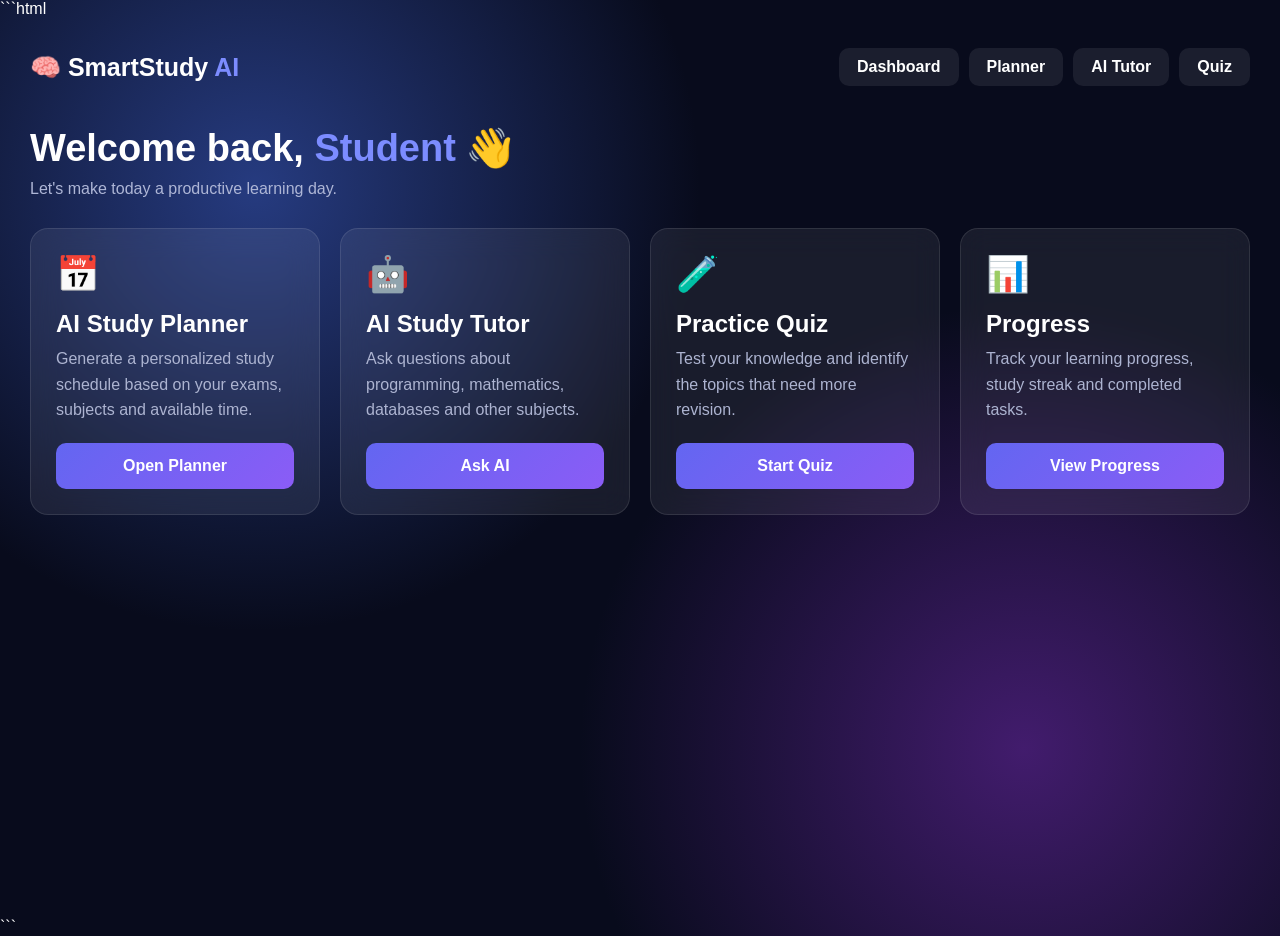
==== dashboard.html @ 0200c02c "Initial commit" ====
```html
<!DOCTYPE html>

<html lang="en">

<head>

<meta charset="UTF-8">

<meta name="viewport"
      content="width=device-width, initial-scale=1.0">

<title>SmartStudy Dashboard</title>

<link rel="stylesheet"
      href="style.css">

</head>


<body>

<div class="dashboard">


    <!-- Navigation -->

    <nav class="navbar">

        <div class="nav-logo">

            🧠 SmartStudy <span>AI</span>

        </div>


        <div class="nav-links">

            <button onclick="go('dashboard.html')">
                Dashboard
            </button>

            <button onclick="go('planner.html')">
                Planner
            </button>

            <button onclick="go('chatbot.html')">
                AI Tutor
            </button>

            <button onclick="go('quiz.html')">
                Quiz
            </button>

        </div>

    </nav>


    <!-- Welcome -->

    <section class="hero">

        <h1>
            Welcome back,
            <span id="name"></span> 👋
        </h1>

        <p>
            Let's make today a productive learning day.
        </p>

    </section>


    <!-- Dashboard cards -->

    <section class="grid">


        <div class="card">

            <div class="card-icon">
                📅
            </div>

            <h2>AI Study Planner</h2>

            <p>
                Generate a personalized study
                schedule based on your exams,
                subjects and available time.
            </p>

            <button onclick="go('planner.html')">
                Open Planner
            </button>

        </div>


        <div class="card">

            <div class="card-icon">
                🤖
            </div>

            <h2>AI Study Tutor</h2>

            <p>
                Ask questions about programming,
                mathematics, databases and
                other subjects.
            </p>

            <button onclick="go('chatbot.html')">
                Ask AI
            </button>

        </div>


        <div class="card">

            <div class="card-icon">
                🧪
            </div>

            <h2>Practice Quiz</h2>

            <p>
                Test your knowledge and identify
                the topics that need more revision.
            </p>

            <button onclick="go('quiz.html')">
                Start Quiz
            </button>

        </div>


        <div class="card">

            <div class="card-icon">
                📊
            </div>

            <h2>Progress</h2>

            <p>
                Track your learning progress,
                study streak and completed tasks.
            </p>

            <button onclick="go('planner.html')">
                View Progress
            </button>

        </div>


    </section>

</div>


<script>

const name =
    localStorage.getItem("studentName")
    || "Student";


document.getElementById("name")
    .innerText = name;


function go(page) {

    window.location.href = page;

}

</script>

</body>

</html>
```
---- style.css ----
* {
    margin: 0;
    padding: 0;
    box-sizing: border-box;
    font-family: Arial, sans-serif;
}

body {
    min-height: 100vh;
    color: white;

    background:
        radial-gradient(
            circle at 20% 20%,
            #263b80,
            transparent 35%
        ),
        radial-gradient(
            circle at 80% 80%,
            #421c6d,
            transparent 35%
        ),
        #080b1c;
}


/* Landing page */

.landing {
    display: flex;
    justify-content: center;
    align-items: center;
    overflow: hidden;
}


.background-glow {
    position: fixed;

    width: 500px;
    height: 500px;

    background: #635bff;

    filter: blur(180px);

    opacity: 0.25;
}


.welcome-card {

    position: relative;

    width: 420px;

    padding: 45px;

    background: rgba(255,255,255,0.08);

    border: 1px solid rgba(255,255,255,0.15);

    backdrop-filter: blur(20px);

    border-radius: 25px;

    text-align: center;

    box-shadow:
        0 25px 70px rgba(0,0,0,0.5);

    animation: appear 0.8s ease;
}


.logo {

    font-size: 55px;

    margin-bottom: 15px;
}


h1 {

    font-size: 38px;

    margin-bottom: 10px;
}


h1 span {

    color: #7c8cff;

}


.subtitle {

    color: #b8bfdc;

    margin-bottom: 30px;
}


.form {

    text-align: left;
}


label {

    display: block;

    margin-top: 15px;

    margin-bottom: 7px;

    color: #cbd1ee;
}


input,
select {

    width: 100%;

    padding: 14px;

    border-radius: 10px;

    border: 1px solid rgba(255,255,255,0.15);

    background: rgba(255,255,255,0.08);

    color: white;

    outline: none;
}


input:focus {

    border-color: #7c8cff;

    box-shadow:
        0 0 15px rgba(124,140,255,0.3);
}


button {

    width: 100%;

    padding: 14px;

    margin-top: 25px;

    border: none;

    border-radius: 10px;

    background:
        linear-gradient(
            135deg,
            #6366f1,
            #8b5cf6
        );

    color: white;

    font-size: 16px;

    font-weight: bold;

    cursor: pointer;

    transition: 0.3s;
}


button:hover {

    transform: translateY(-2px);

    box-shadow:
        0 10px 30px rgba(99,102,241,0.4);
}


/* Loading */

.loading-screen {

    position: fixed;

    inset: 0;

    display: none;

    justify-content: center;

    align-items: center;

    flex-direction: column;

    background: #080b1c;

    z-index: 1000;

    text-align: center;
}


.loading-screen.show {

    display: flex;
}


.loader {

    width: 70px;

    height: 70px;

    border-radius: 50%;

    border: 5px solid rgba(255,255,255,0.1);

    border-top-color: #7c8cff;

    animation:
        spin 1s linear infinite;

    margin-bottom: 25px;
}


.loading-screen p {

    margin-top: 10px;

    color: #aeb6d6;
}


/* Dashboard */

.dashboard {

    min-height: 100vh;

    padding: 30px;
}


.navbar {

    display: flex;

    justify-content: space-between;

    align-items: center;

    margin-bottom: 40px;
}


.nav-logo {

    font-size: 25px;

    font-weight: bold;
}


.nav-logo span {

    color: #7c8cff;
}


.nav-links {

    display: flex;

    gap: 10px;
}


.nav-links button {

    width: auto;

    margin: 0;

    padding: 10px 18px;

    background:
        rgba(255,255,255,0.08);

}


.hero {

    margin-bottom: 30px;
}


.hero h1 {

    font-size: 38px;
}


.hero p {

    color: #aeb6d6;

    margin-top: 8px;
}


.grid {

    display: grid;

    grid-template-columns:
        repeat(auto-fit,minmax(230px,1fr));

    gap: 20px;
}


.card {

    padding: 25px;

    border-radius: 18px;

    background:
        rgba(255,255,255,0.07);

    border:
        1px solid rgba(255,255,255,0.1);

    backdrop-filter:
        blur(15px);

    transition: 0.3s;
}


.card:hover {

    transform: translateY(-5px);

    border-color:
        rgba(124,140,255,0.5);
}


.card-icon {

    font-size: 35px;

    margin-bottom: 15px;
}


.card h2 {

    margin-bottom: 8px;
}


.card p {

    color: #adb4d1;

    line-height: 1.6;
}


.card button {

    margin-top: 20px;
}


/* Chat */

.chat-container {

    max-width: 800px;

    margin: auto;
}


.chat-box {

    height: 450px;

    overflow-y: auto;

    padding: 20px;

    background:
        rgba(255,255,255,0.05);

    border-radius: 15px;

    margin-bottom: 15px;
}


.message {

    padding: 12px 16px;

    margin: 10px 0;

    border-radius: 12px;

    max-width: 75%;
}


.bot {

    background: #20274b;

    margin-right: auto;
}


.user {

    background: #5b5ff0;

    margin-left: auto;
}


.chat-input {

    display: flex;

    gap: 10px;
}


.chat-input input {

    flex: 1;
}


.chat-input button {

    width: 100px;

    margin: 0;
}


/* Animation */

@keyframes spin {

    to {

        transform: rotate(360deg);

    }

}


@keyframes appear {

    from {

        opacity: 0;

        transform: translateY(30px);

    }

    to {

        opacity: 1;

        transform: translateY(0);

    }

}


@media(max-width:600px) {

    .welcome-card {

        width: 90%;

        padding: 30px;

    }

    .dashboard {

        padding: 20px;

    }

    .nav-links {

        display: none;

    }

}
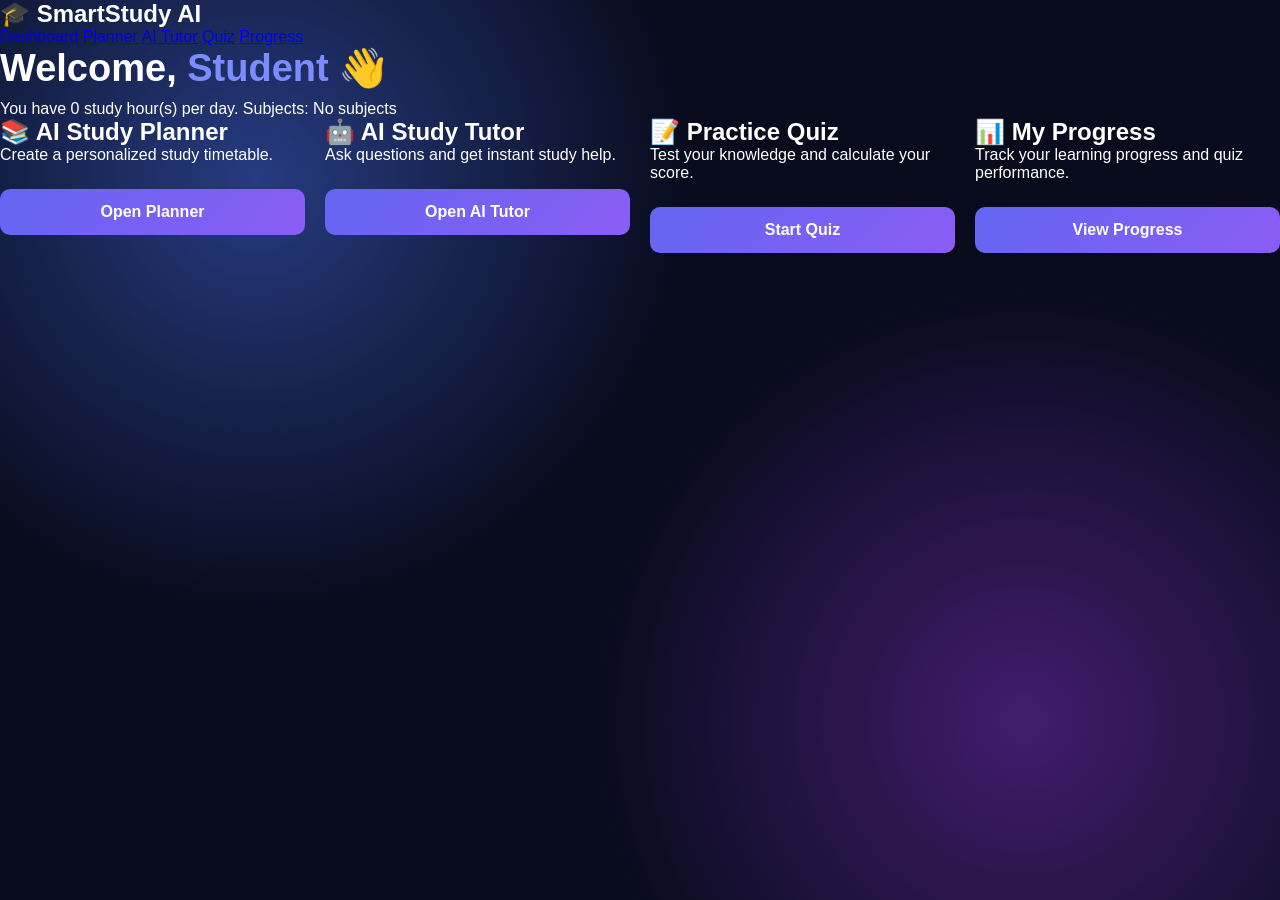
==== commit 0767da89: "Add files via upload" ====
--- a/dashboard.html
+++ b/dashboard.html
@@ -1,190 +1,80 @@
-```html
-<!DOCTYPE html>
-
-<html lang="en">
-
-<head>
-
-<meta charset="UTF-8">
-
-<meta name="viewport"
-      content="width=device-width, initial-scale=1.0">
-
-<title>SmartStudy Dashboard</title>
-
-<link rel="stylesheet"
-      href="style.css">
-
-</head>
-
-
-<body>
-
-<div class="dashboard">
-
-
-    <!-- Navigation -->
-
-    <nav class="navbar">
-
-        <div class="nav-logo">
-
-            🧠 SmartStudy <span>AI</span>
-
-        </div>
-
-
-        <div class="nav-links">
-
-            <button onclick="go('dashboard.html')">
-                Dashboard
-            </button>
-
-            <button onclick="go('planner.html')">
-                Planner
-            </button>
-
-            <button onclick="go('chatbot.html')">
-                AI Tutor
-            </button>
-
-            <button onclick="go('quiz.html')">
-                Quiz
-            </button>
-
-        </div>
-
-    </nav>
-
-
-    <!-- Welcome -->
-
-    <section class="hero">
-
-        <h1>
-            Welcome back,
-            <span id="name"></span> 👋
-        </h1>
-
-        <p>
-            Let's make today a productive learning day.
-        </p>
-
-    </section>
-
-
-    <!-- Dashboard cards -->
-
-    <section class="grid">
-
-
-        <div class="card">
-
-            <div class="card-icon">
-                📅
-            </div>
-
-            <h2>AI Study Planner</h2>
-
-            <p>
-                Generate a personalized study
-                schedule based on your exams,
-                subjects and available time.
-            </p>
-
-            <button onclick="go('planner.html')">
-                Open Planner
-            </button>
-
-        </div>
-
-
-        <div class="card">
-
-            <div class="card-icon">
-                🤖
-            </div>
-
-            <h2>AI Study Tutor</h2>
-
-            <p>
-                Ask questions about programming,
-                mathematics, databases and
-                other subjects.
-            </p>
-
-            <button onclick="go('chatbot.html')">
-                Ask AI
-            </button>
-
-        </div>
-
-
-        <div class="card">
-
-            <div class="card-icon">
-                🧪
-            </div>
-
-            <h2>Practice Quiz</h2>
-
-            <p>
-                Test your knowledge and identify
-                the topics that need more revision.
-            </p>
-
-            <button onclick="go('quiz.html')">
-                Start Quiz
-            </button>
-
-        </div>
-
-
-        <div class="card">
-
-            <div class="card-icon">
-                📊
-            </div>
-
-            <h2>Progress</h2>
-
-            <p>
-                Track your learning progress,
-                study streak and completed tasks.
-            </p>
-
-            <button onclick="go('planner.html')">
-                View Progress
-            </button>
-
-        </div>
-
-
-    </section>
-
-</div>
-
-
-<script>
-
-const name =
-    localStorage.getItem("studentName")
-    || "Student";
-
-
-document.getElementById("name")
-    .innerText = name;
-
-
-function go(page) {
-
-    window.location.href = page;
-
-}
-
-</script>
-
-</body>
-
-</html>
-```
+<!DOCTYPE html>
+<html lang="en">
+<head>
+    <meta charset="UTF-8">
+    <meta name="viewport" content="width=device-width, initial-scale=1.0">
+    <title>SmartStudy AI - Dashboard</title>
+    <link rel="stylesheet" href="style.css">
+</head>
+
+<body>
+
+<nav>
+    <h2>🎓 SmartStudy AI</h2>
+
+    <div>
+        <a href="dashboard.html">Dashboard</a>
+        <a href="planner.html">Planner</a>
+        <a href="chatbot.html">AI Tutor</a>
+        <a href="quiz.html">Quiz</a>
+        <a href="progress.html">Progress</a>
+    </div>
+</nav>
+
+<div class="container">
+
+    <h1>Welcome, <span id="name"></span> 👋</h1>
+
+    <p id="studyInfo"></p>
+
+    <div class="grid">
+
+        <div class="feature-card">
+            <h2>📚 AI Study Planner</h2>
+            <p>Create a personalized study timetable.</p>
+            <a href="planner.html">
+                <button>Open Planner</button>
+            </a>
+        </div>
+
+        <div class="feature-card">
+            <h2>🤖 AI Study Tutor</h2>
+            <p>Ask questions and get instant study help.</p>
+            <a href="chatbot.html">
+                <button>Open AI Tutor</button>
+            </a>
+        </div>
+
+        <div class="feature-card">
+            <h2>📝 Practice Quiz</h2>
+            <p>Test your knowledge and calculate your score.</p>
+            <a href="quiz.html">
+                <button>Start Quiz</button>
+            </a>
+        </div>
+
+        <div class="feature-card">
+            <h2>📊 My Progress</h2>
+            <p>Track your learning progress and quiz performance.</p>
+            <a href="progress.html">
+                <button>View Progress</button>
+            </a>
+        </div>
+
+    </div>
+
+</div>
+
+<script>
+const name = localStorage.getItem("studentName") || "Student";
+const hours = localStorage.getItem("studyHours") || "0";
+const subjects = localStorage.getItem("subjects") || "No subjects";
+
+document.getElementById("name").textContent = name;
+
+document.getElementById("studyInfo").textContent =
+    "You have " + hours + " study hour(s) per day. Subjects: " + subjects;
+</script>
+
+</body>
+</html>
